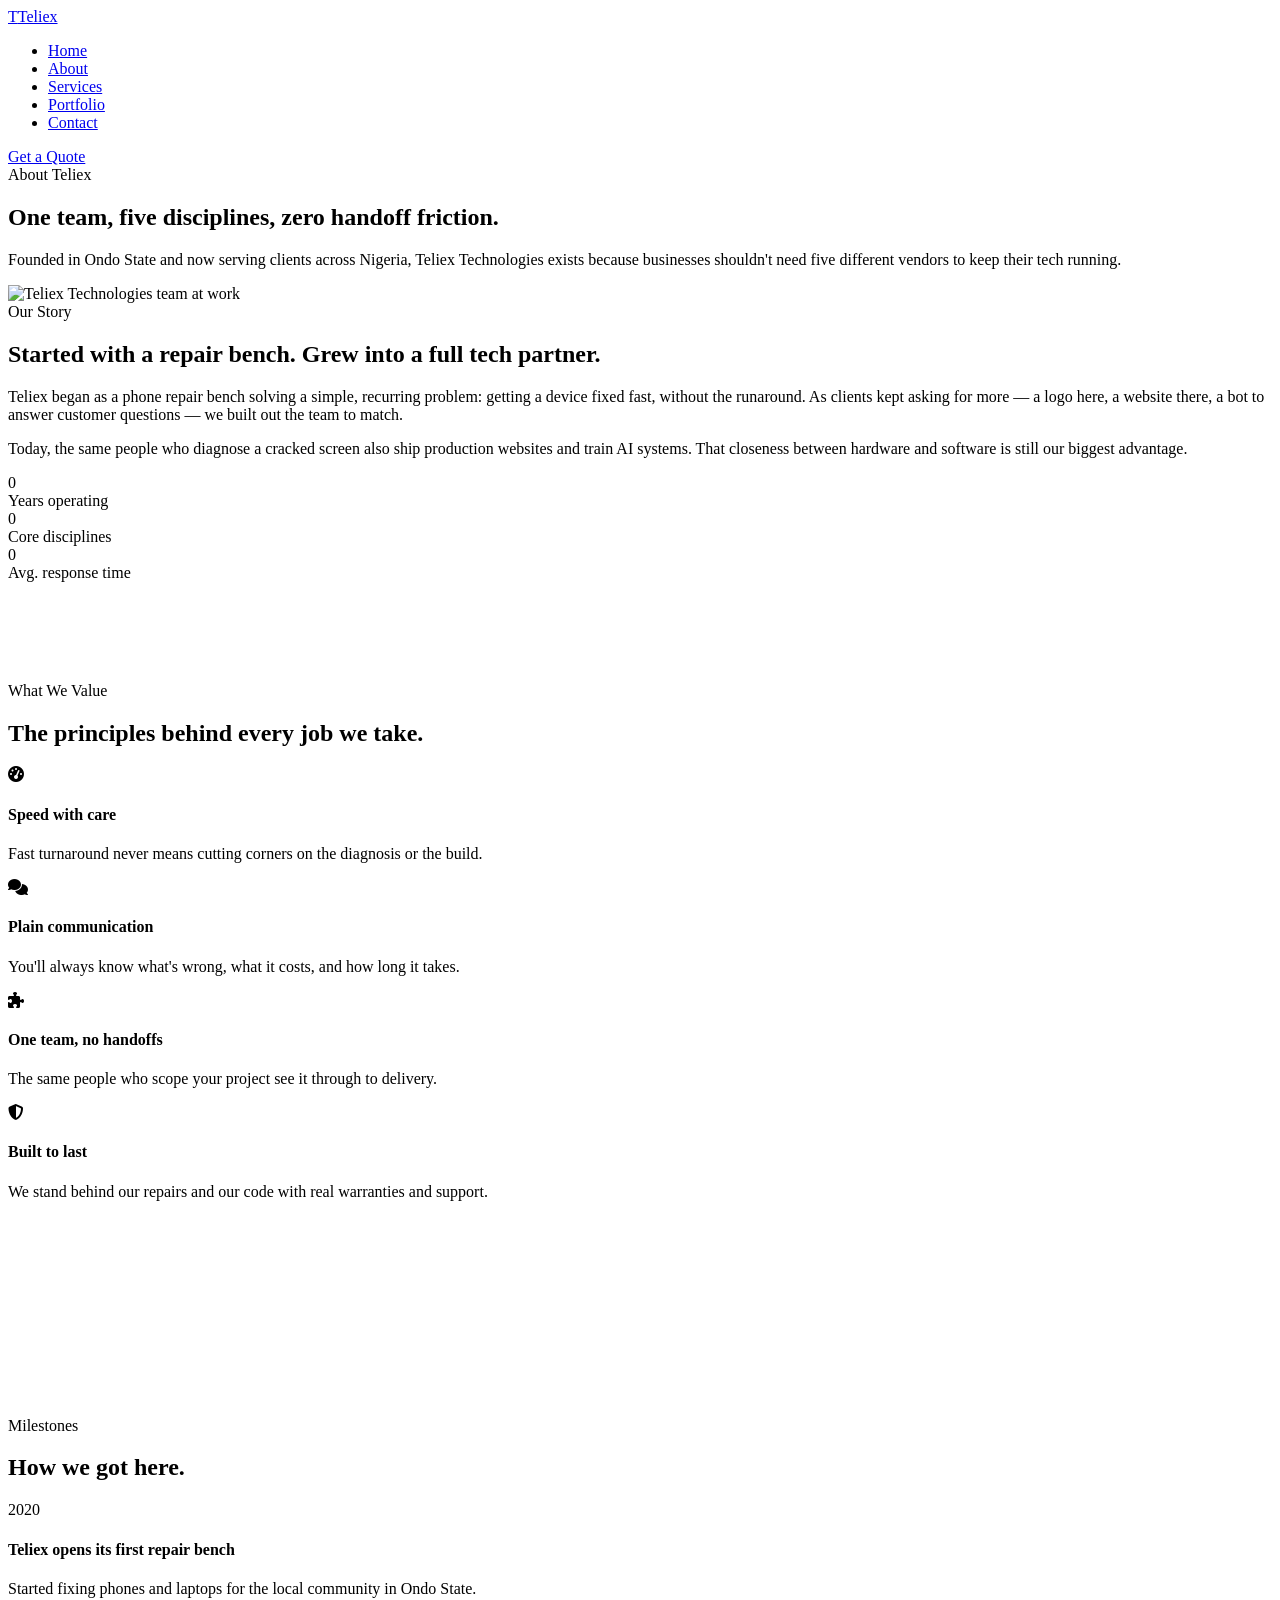
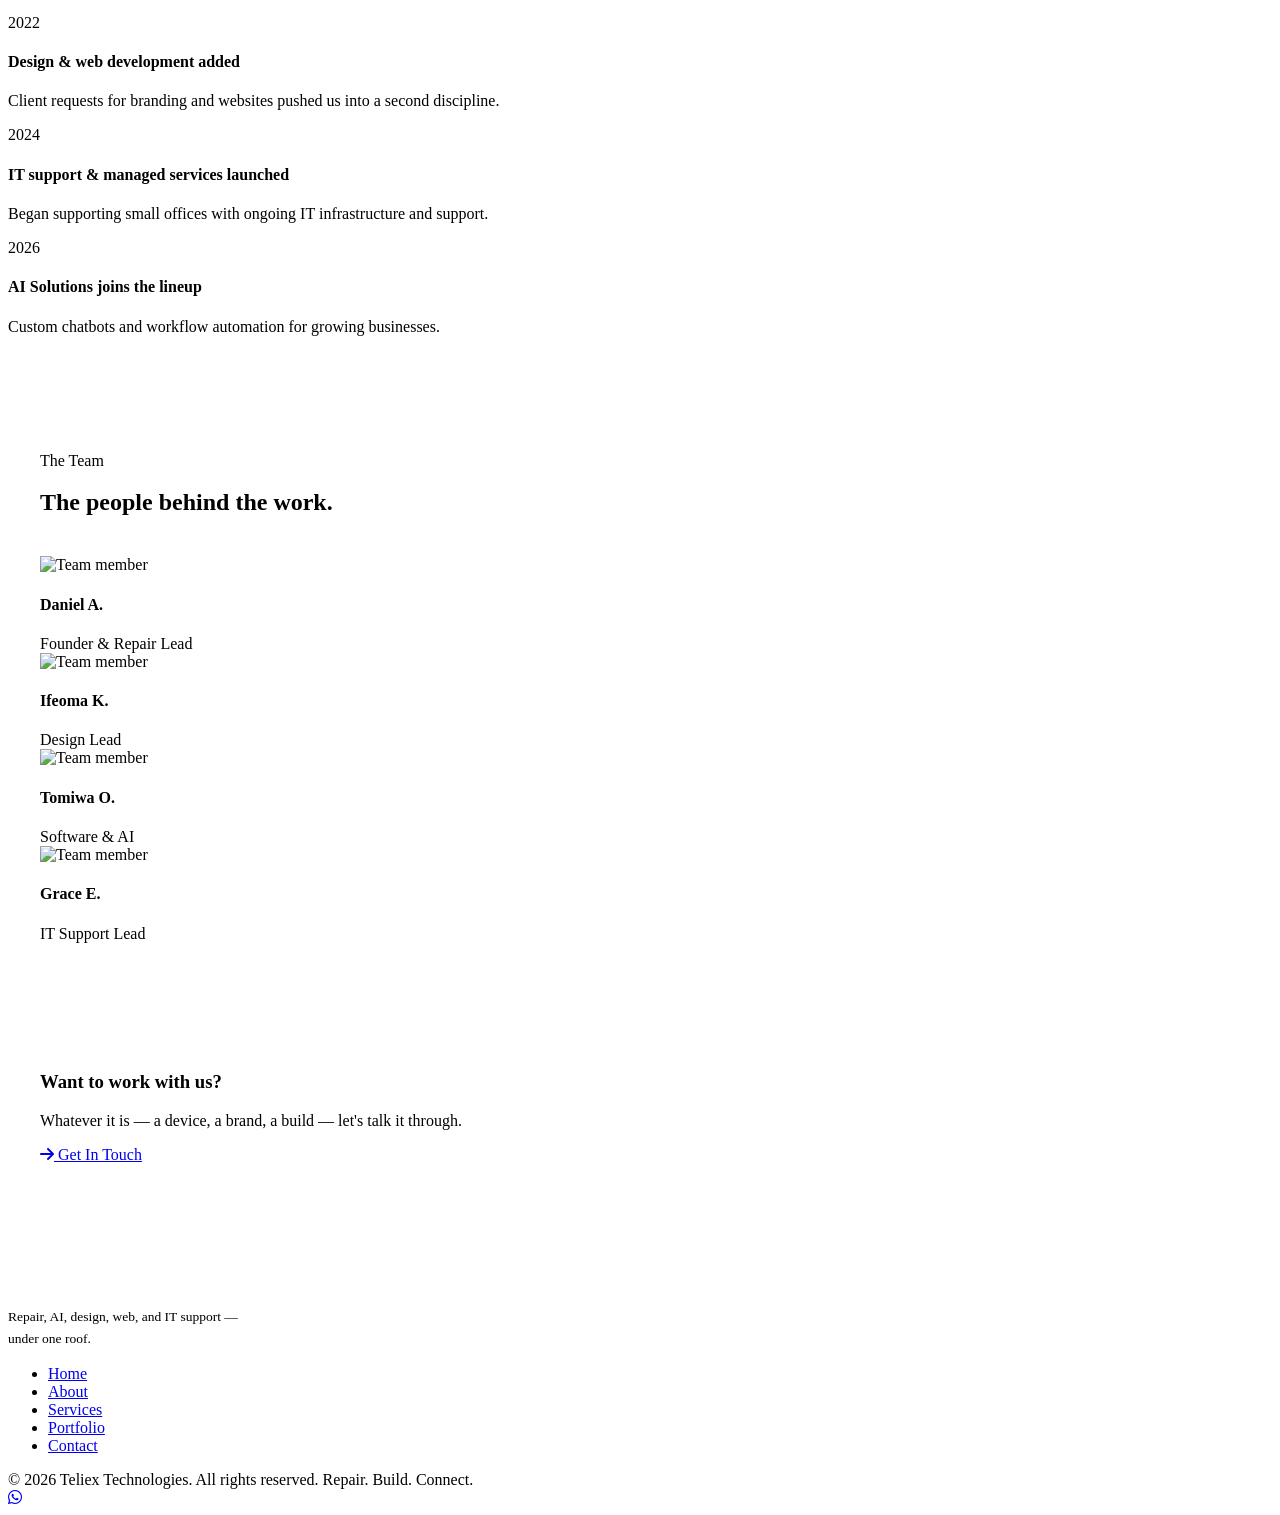
==== about.html @ 4132b033 "Initial Teliex website" ====
<!DOCTYPE html>
<html lang="en">
<head>
<meta charset="UTF-8">
<meta name="viewport" content="width=device-width, initial-scale=1.0">
<title>About — Teliex Technologies</title>
<link rel="preconnect" href="https://cdnjs.cloudflare.com">
<link href="https://cdnjs.cloudflare.com/ajax/libs/font-awesome/6.5.1/css/all.min.css" rel="stylesheet">
<link rel="stylesheet" href="assets/css/style.css">
</head>
<body>
<div class="bg-mesh"></div>
<div class="bg-dots"></div>

<header id="site-header">
  <div class="container">
    <nav>
      <a href="index.html" class="logo"><span class="logo-mark">T</span>Teliex</a>
      <ul class="nav-links" id="navLinks">
        <li><a href="index.html">Home</a></li>
        <li><a href="about.html">About</a></li>
        <li><a href="services.html">Services</a></li>
        <li><a href="portfolio.html">Portfolio</a></li>
        <li><a href="contact.html">Contact</a></li>
      </ul>
      <a href="contact.html" class="nav-cta">Get a Quote</a>
      <div class="burger" id="burger" role="button" aria-label="Toggle menu" tabindex="0"><span></span><span></span><span></span></div>
    </nav>
  </div>
</header>

<section class="page-hero">
  <div class="blob pb1" aria-hidden="true"></div>
  <div class="blob pb2" aria-hidden="true"></div>
  <div class="hero-spotlight" id="heroSpotlight" aria-hidden="true"></div>
  <div class="container page-hero-content">
    <div class="crumb"><span class="dot"></span>About Teliex</div>
    <h1>One team, <span class="grad">five disciplines</span>, zero handoff friction.</h1>
    <p>Founded in Ondo State and now serving clients across Nigeria, Teliex Technologies exists because businesses shouldn't need five different vendors to keep their tech running.</p>
  </div>
</section>

<section class="about">
  <div class="container about-grid">
    <div class="about-visual photo reveal-left">
      <img src="https://picsum.photos/seed/teliex-about-main/700/860" alt="Teliex Technologies team at work">
    </div>
    <div class="about-copy reveal-right">
      <span class="section-tag">Our Story</span>
      <h2>Started with a repair bench. Grew into a full tech partner.</h2>
      <p>Teliex began as a phone repair bench solving a simple, recurring problem: getting a device fixed fast, without the runaround. As clients kept asking for more — a logo here, a website there, a bot to answer customer questions — we built out the team to match.</p>
      <p>Today, the same people who diagnose a cracked screen also ship production websites and train AI systems. That closeness between hardware and software is still our biggest advantage.</p>
      <div class="stat-row">
        <div class="stat reveal"><div class="num"><span data-count="6" data-suffix="+">0</span></div><div class="lbl">Years operating</div></div>
        <div class="stat reveal"><div class="num"><span data-count="5">0</span></div><div class="lbl">Core disciplines</div></div>
        <div class="stat reveal"><div class="num"><span data-count="6" data-suffix="h">0</span></div><div class="lbl">Avg. response time</div></div>
      </div>
    </div>
  </div>
</section>

<section class="section-tint" style="padding:100px 0;">
  <div class="container">
    <div class="section-head reveal">
      <span class="section-tag">What We Value</span>
      <h2>The principles behind every job we take.</h2>
    </div>
    <div class="value-grid">
      <div class="value-card reveal"><i class="fa-solid fa-gauge-high"></i><h4>Speed with care</h4><p>Fast turnaround never means cutting corners on the diagnosis or the build.</p></div>
      <div class="value-card reveal"><i class="fa-solid fa-comments"></i><h4>Plain communication</h4><p>You'll always know what's wrong, what it costs, and how long it takes.</p></div>
      <div class="value-card reveal"><i class="fa-solid fa-puzzle-piece"></i><h4>One team, no handoffs</h4><p>The same people who scope your project see it through to delivery.</p></div>
      <div class="value-card reveal"><i class="fa-solid fa-shield-halved"></i><h4>Built to last</h4><p>We stand behind our repairs and our code with real warranties and support.</p></div>
    </div>
  </div>
</section>

<section style="padding:100px 0;">
  <div class="container">
    <div class="section-head reveal">
      <span class="section-tag">Milestones</span>
      <h2>How we got here.</h2>
    </div>
    <div class="timeline">
      <div class="t-item reveal">
        <span class="yr">2020</span>
        <h4>Teliex opens its first repair bench</h4>
        <p>Started fixing phones and laptops for the local community in Ondo State.</p>
      </div>
      <div class="t-item reveal">
        <span class="yr">2022</span>
        <h4>Design &amp; web development added</h4>
        <p>Client requests for branding and websites pushed us into a second discipline.</p>
      </div>
      <div class="t-item reveal">
        <span class="yr">2024</span>
        <h4>IT support &amp; managed services launched</h4>
        <p>Began supporting small offices with ongoing IT infrastructure and support.</p>
      </div>
      <div class="t-item reveal">
        <span class="yr">2026</span>
        <h4>AI Solutions joins the lineup</h4>
        <p>Custom chatbots and workflow automation for growing businesses.</p>
      </div>
    </div>
  </div>
</section>

<section class="container" style="padding:0 32px 110px;">
  <div class="section-head reveal" style="margin-bottom:40px;">
    <span class="section-tag">The Team</span>
    <h2>The people behind the work.</h2>
  </div>
  <div class="team-grid">
    <div class="team-card reveal">
      <div class="team-photo photo"><img src="https://picsum.photos/seed/teliex-team-1/400/480" alt="Team member"></div>
      <div class="team-info"><h4>Daniel A.</h4><span>Founder &amp; Repair Lead</span></div>
    </div>
    <div class="team-card reveal">
      <div class="team-photo photo"><img src="https://picsum.photos/seed/teliex-team-2/400/480" alt="Team member"></div>
      <div class="team-info"><h4>Ifeoma K.</h4><span>Design Lead</span></div>
    </div>
    <div class="team-card reveal">
      <div class="team-photo photo"><img src="https://picsum.photos/seed/teliex-team-3/400/480" alt="Team member"></div>
      <div class="team-info"><h4>Tomiwa O.</h4><span>Software &amp; AI</span></div>
    </div>
    <div class="team-card reveal">
      <div class="team-photo photo"><img src="https://picsum.photos/seed/teliex-team-4/400/480" alt="Team member"></div>
      <div class="team-info"><h4>Grace E.</h4><span>IT Support Lead</span></div>
    </div>
  </div>
</section>

<section class="container" style="padding:0 32px 110px;">
  <div class="cta-banner reveal">
    <div class="cta-banner-inner">
      <div>
        <h3>Want to work with us?</h3>
        <p>Whatever it is — a device, a brand, a build — let's talk it through.</p>
      </div>
      <a href="contact.html" class="btn btn-ghost"><i class="fa-solid fa-arrow-right"></i> Get In Touch</a>
    </div>
  </div>
</section>

<footer>
  <div class="container">
    <div class="footer-grid">
      <div>
        <a href="index.html" class="logo" style="color:#fff;"><span class="logo-mark">T</span>Teliex</a>
        <p style="margin-top:14px;max-width:260px;font-size:13.5px;line-height:1.6;">Repair, AI, design, web, and IT support — under one roof.</p>
      </div>
      <ul class="footer-links">
        <li><a href="index.html">Home</a></li>
        <li><a href="about.html">About</a></li>
        <li><a href="services.html">Services</a></li>
        <li><a href="portfolio.html">Portfolio</a></li>
        <li><a href="contact.html">Contact</a></li>
      </ul>
    </div>
    <div class="footer-bottom">
      <span>© 2026 Teliex Technologies. All rights reserved.</span>
      <span>Repair. Build. Connect.</span>
    </div>
  </div>
</footer>

<a href="https://wa.me/2348083379054" class="wa-float" target="_blank" rel="noopener" aria-label="Chat on WhatsApp"><i class="fa-brands fa-whatsapp"></i></a>

<script src="assets/js/main.js"></script>
</body>
</html>
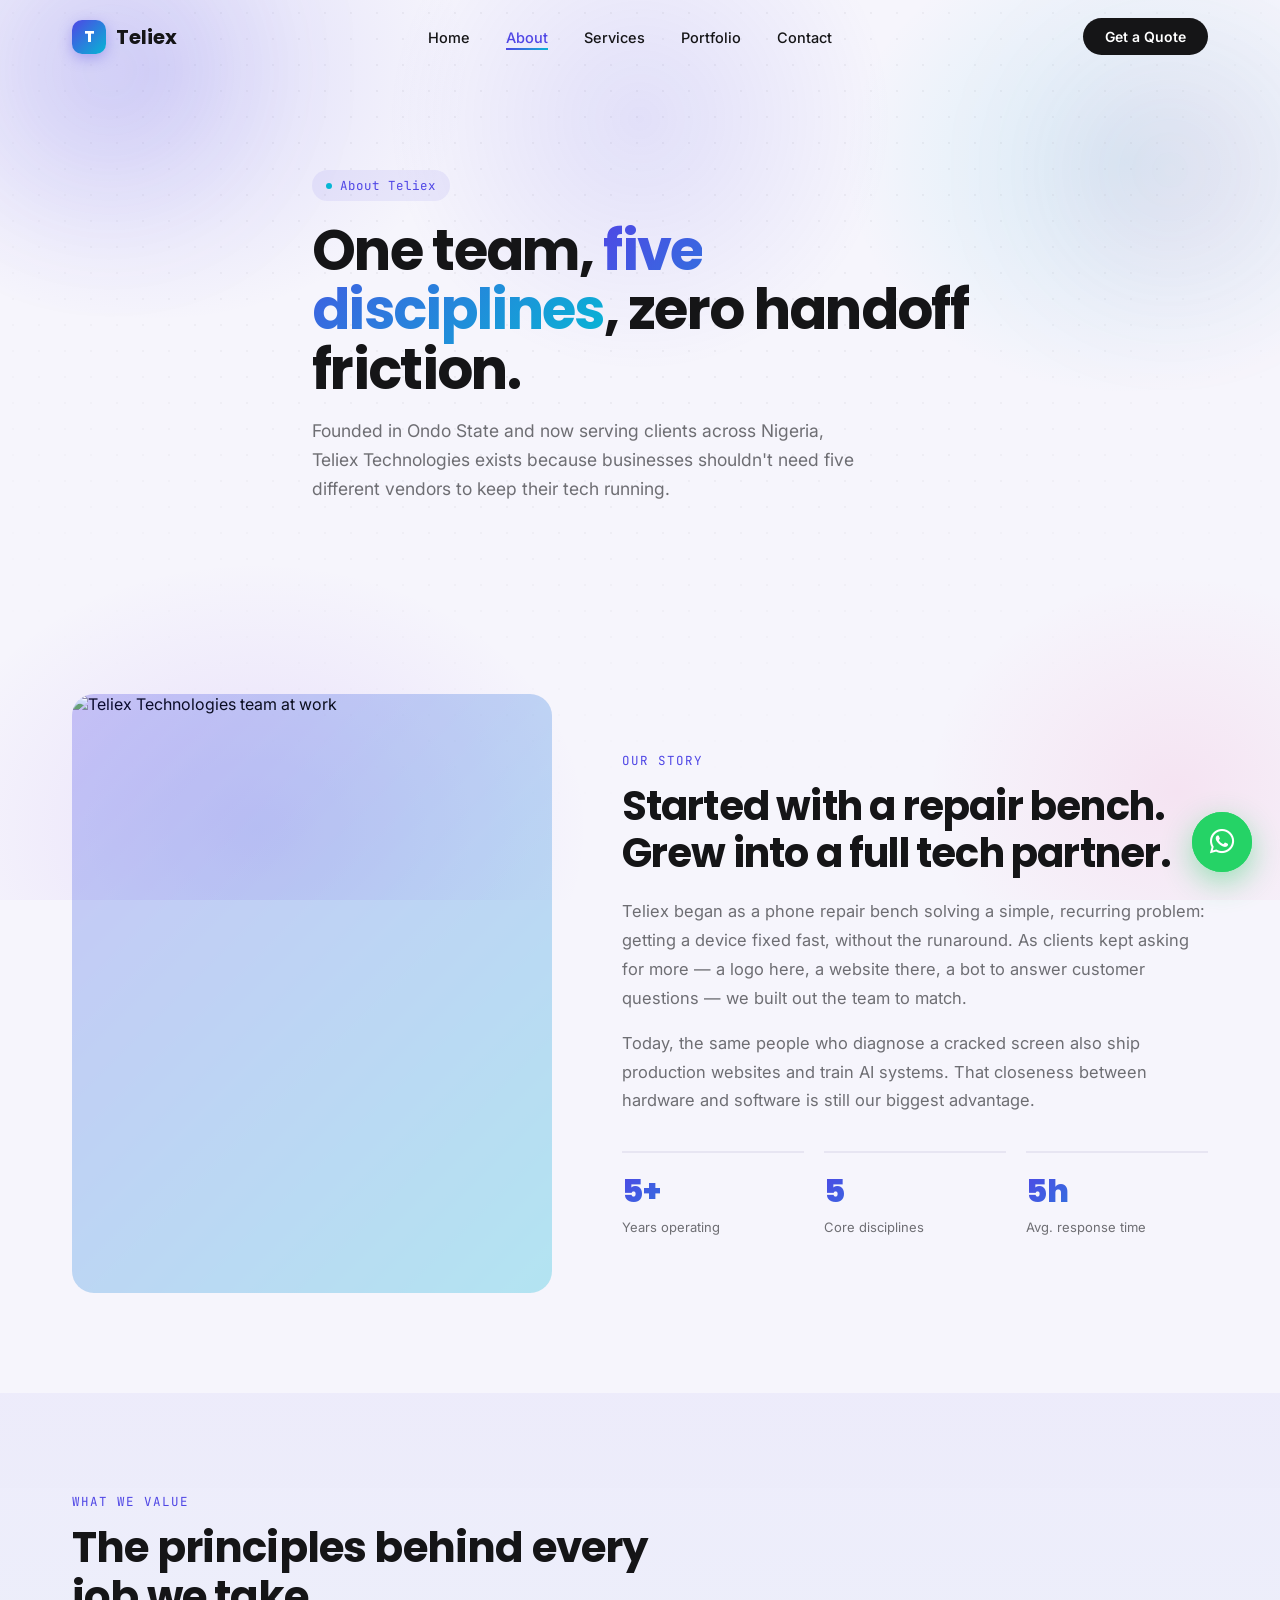
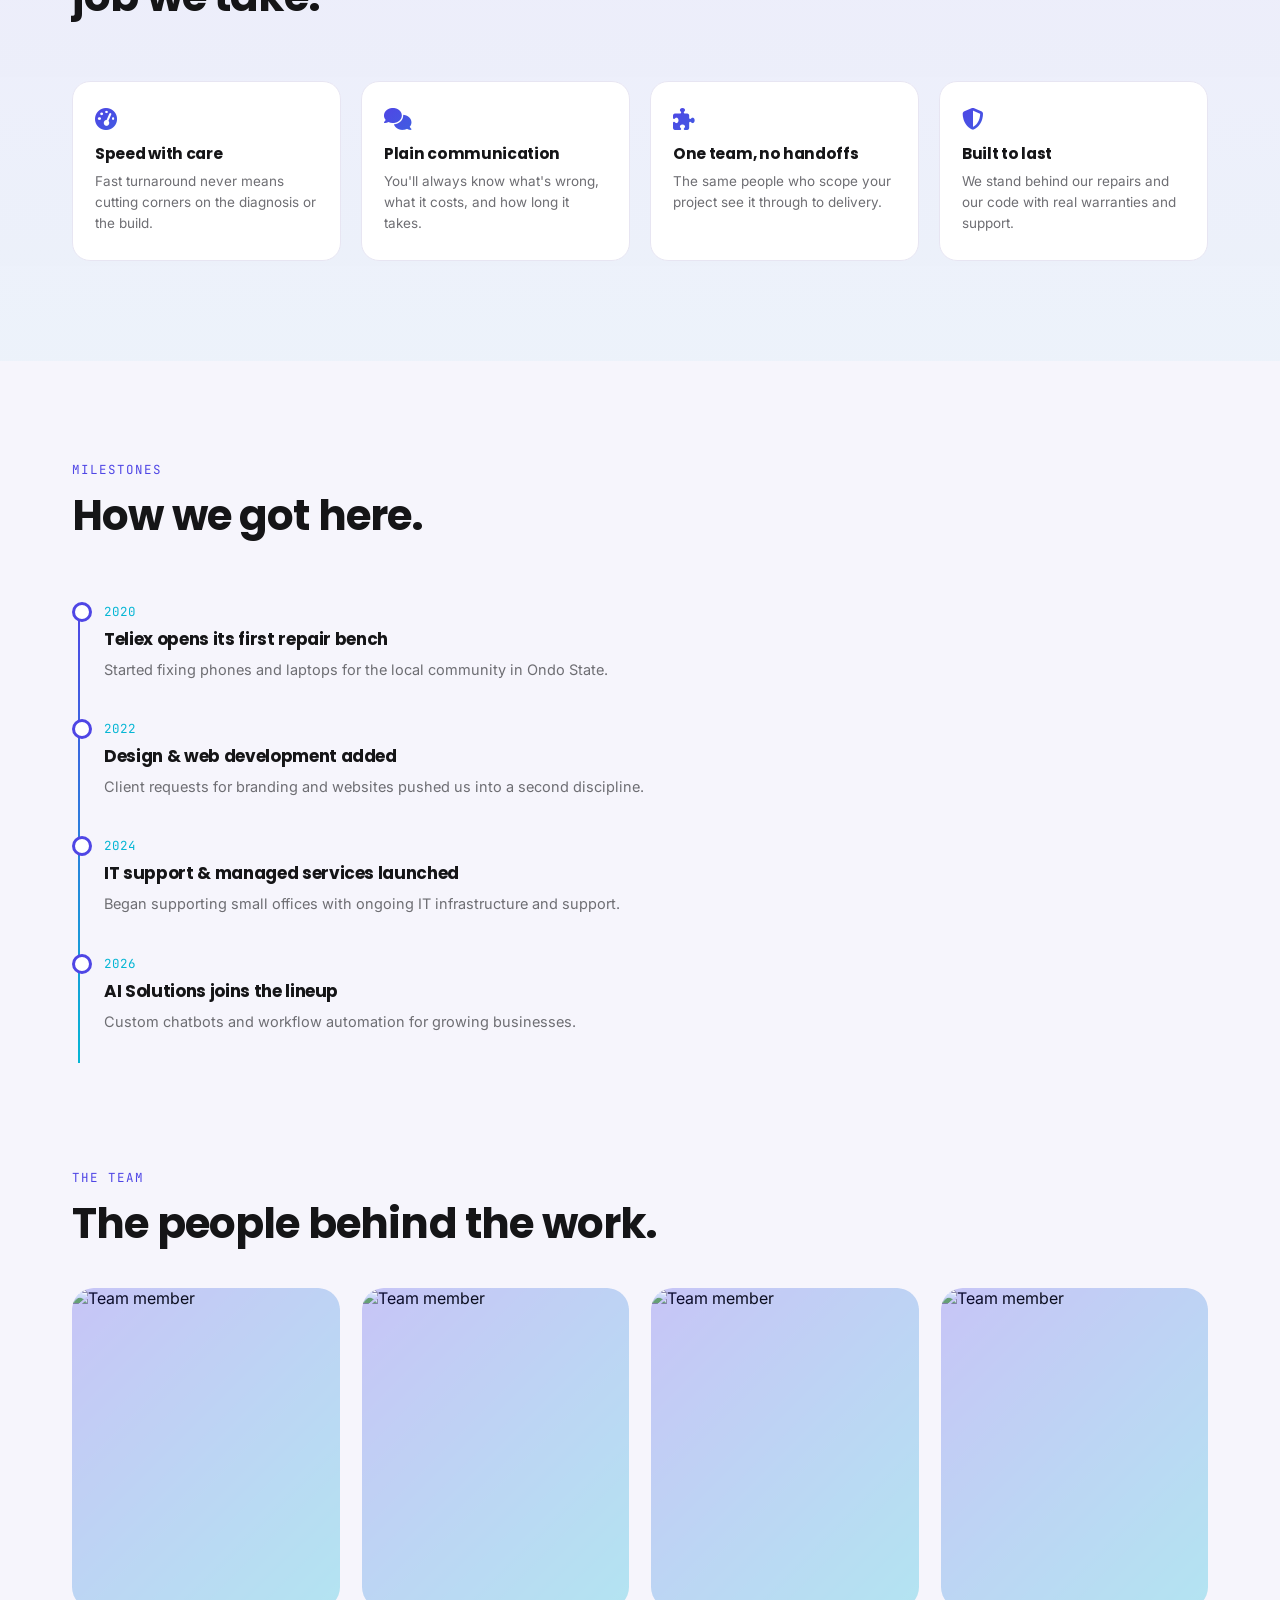
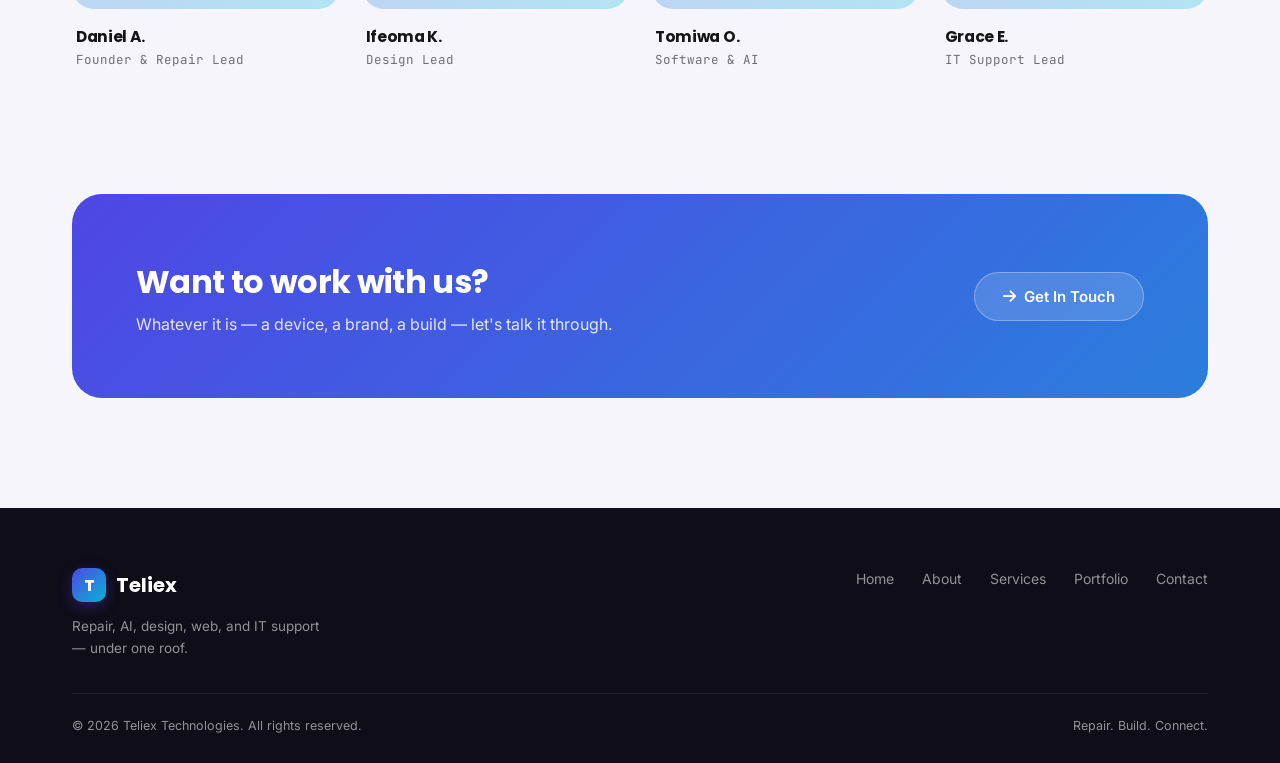
==== commit 6b366ca7: "Updated Teliex Technologies website" ====
--- a/about.html
+++ b/about.html
@@ -6,7 +6,7 @@
 <title>About — Teliex Technologies</title>
 <link rel="preconnect" href="https://cdnjs.cloudflare.com">
 <link href="https://cdnjs.cloudflare.com/ajax/libs/font-awesome/6.5.1/css/all.min.css" rel="stylesheet">
-<link rel="stylesheet" href="assets/css/style.css">
+<link rel="stylesheet" href="style.css">
 </head>
 <body>
 <div class="bg-mesh"></div>
@@ -166,6 +166,6 @@
 
 <a href="https://wa.me/2348083379054" class="wa-float" target="_blank" rel="noopener" aria-label="Chat on WhatsApp"><i class="fa-brands fa-whatsapp"></i></a>
 
-<script src="assets/js/main.js"></script>
+<script src="main.js"></script>
 </body>
 </html>
--- a/style.css
+++ b/style.css
@@ -0,0 +1,457 @@
+@import url('https://fonts.googleapis.com/css2?family=Poppins:wght@400;500;600;700;800&family=Inter:wght@400;500;600;700&family=JetBrains+Mono:wght@400;500&display=swap');
+
+:root{
+  --bg:#F6F5FC;
+  --surface:#FFFFFF;
+  --ink:#151517;
+  --ink-soft:#6E6E73;
+  --line:#E7E5F2;
+  --indigo:#4F46E5;
+  --cyan:#06B6D4;
+  --violet:#7C3AED;
+  --pink:#EC4899;
+  --gradient:linear-gradient(135deg,var(--indigo),var(--cyan));
+  --gradient-2:linear-gradient(135deg,var(--violet),var(--pink));
+  --dark:#15131F;
+  --whatsapp:#25D366;
+  --radius:20px;
+  --ease:cubic-bezier(.16,1,.3,1);
+}
+
+*{margin:0;padding:0;box-sizing:border-box;}
+html{scroll-behavior:smooth;}
+body{
+  background:var(--bg);
+  color:var(--ink);
+  font-family:'Inter',sans-serif;
+  overflow-x:hidden;
+  -webkit-font-smoothing:antialiased;
+  position:relative;
+}
+h1,h2,h3,h4{font-family:'Poppins',sans-serif;font-weight:700;letter-spacing:-0.02em;}
+a{text-decoration:none;color:inherit;}
+ul{list-style:none;}
+img{max-width:100%;display:block;}
+.mono{font-family:'JetBrains Mono',monospace;}
+.container{max-width:1200px;margin:0 auto;padding:0 32px;}
+section{position:relative;}
+::selection{background:var(--indigo);color:#fff;}
+
+/* ---------- AMBIENT BACKGROUND (fixed, whole site) ---------- */
+.bg-mesh{
+  position:fixed;inset:0;z-index:-2;pointer-events:none;overflow:hidden;
+  background:
+    radial-gradient(38vw 30vw at 12% 8%, rgba(79,70,229,.14), transparent 65%),
+    radial-gradient(34vw 28vw at 88% 18%, rgba(6,182,212,.13), transparent 65%),
+    radial-gradient(40vw 32vw at 20% 92%, rgba(124,58,237,.12), transparent 65%),
+    radial-gradient(30vw 26vw at 92% 88%, rgba(236,72,153,.10), transparent 65%),
+    var(--bg);
+  animation:meshDrift 24s ease-in-out infinite alternate;
+}
+@keyframes meshDrift{
+  0%{filter:hue-rotate(0deg);}
+  100%{filter:hue-rotate(24deg);}
+}
+.bg-dots{
+  position:fixed;inset:0;z-index:-1;pointer-events:none;opacity:.5;
+  background-image:radial-gradient(rgba(21,21,23,.09) 1px, transparent 1px);
+  background-size:26px 26px;
+  mask-image:radial-gradient(ellipse 80% 80% at 50% 20%, black 30%, transparent 90%);
+}
+
+/* ---------- scroll reveal ---------- */
+.reveal{opacity:0;transform:translateY(30px) scale(.98);transition:opacity .7s var(--ease),transform .7s var(--ease);transition-delay:var(--rd,0s);}
+.reveal.in{opacity:1;transform:translateY(0) scale(1);}
+.reveal-left{opacity:0;transform:translateX(-40px);transition:opacity .7s var(--ease),transform .7s var(--ease);transition-delay:var(--rd,0s);}
+.reveal-left.in{opacity:1;transform:translateX(0);}
+.reveal-right{opacity:0;transform:translateX(40px);transition:opacity .7s var(--ease),transform .7s var(--ease);transition-delay:var(--rd,0s);}
+.reveal-right.in{opacity:1;transform:translateX(0);}
+
+/* ---------- NAV ---------- */
+header{
+  position:fixed;top:0;left:0;right:0;z-index:1000;
+  padding:18px 0;
+  transition:background .4s var(--ease),padding .4s var(--ease),box-shadow .4s var(--ease);
+}
+header.scrolled{
+  background:rgba(246,245,252,0.72);
+  backdrop-filter:blur(18px) saturate(180%);
+  -webkit-backdrop-filter:blur(18px) saturate(180%);
+  padding:12px 0;
+  box-shadow:0 1px 0 var(--line);
+}
+nav{display:flex;align-items:center;justify-content:space-between;}
+.logo{display:flex;align-items:center;gap:10px;font-family:'Poppins',sans-serif;font-weight:700;font-size:20px;}
+.logo-mark{
+  width:34px;height:34px;border-radius:10px;background:var(--gradient);
+  display:flex;align-items:center;justify-content:center;color:#fff;font-size:15px;font-weight:800;
+  box-shadow:0 4px 14px rgba(79,70,229,.35);
+  animation:markPulse 3.4s ease-in-out infinite;
+}
+@keyframes markPulse{0%,100%{box-shadow:0 4px 14px rgba(79,70,229,.35);}50%{box-shadow:0 4px 22px rgba(6,182,212,.55);}}
+.nav-links{display:flex;gap:36px;align-items:center;}
+.nav-links a{font-size:14.5px;font-weight:500;color:var(--ink);position:relative;padding:4px 0;}
+.nav-links a::after{
+  content:'';position:absolute;bottom:0;left:0;width:0;height:2px;background:var(--gradient);
+  transition:width .3s var(--ease);
+}
+.nav-links a:hover::after,.nav-links a.active::after{width:100%;}
+.nav-links a.active{color:var(--indigo);}
+.nav-cta{
+  background:var(--ink);color:#fff;padding:10px 22px;border-radius:100px;font-size:14px;font-weight:600;
+  transition:transform .3s var(--ease),background .3s var(--ease);position:relative;overflow:hidden;
+}
+.nav-cta:hover{transform:translateY(-2px);background:var(--indigo);}
+.burger{display:none;flex-direction:column;gap:5px;cursor:pointer;z-index:1100;}
+.burger span{width:24px;height:2px;background:var(--ink);transition:.3s;}
+
+/* ---------- PAGE HERO BANNER (about/services/portfolio/contact) ---------- */
+.page-hero{
+  padding:170px 0 90px;position:relative;overflow:hidden;
+}
+.page-hero .blob{position:absolute;border-radius:50%;filter:blur(70px);opacity:.5;animation:blobMove 20s ease-in-out infinite;z-index:0;}
+.page-hero .pb1{width:340px;height:340px;background:radial-gradient(circle,rgba(79,70,229,.4),transparent 70%);top:-100px;left:-60px;}
+.page-hero .pb2{width:300px;height:300px;background:radial-gradient(circle,rgba(236,72,153,.3),transparent 70%);top:20px;right:-40px;animation-delay:-6s;}
+.page-hero-content{position:relative;z-index:1;max-width:720px;}
+.crumb{
+  display:inline-flex;align-items:center;gap:8px;font-family:'JetBrains Mono',monospace;font-size:12.5px;
+  color:var(--indigo);background:rgba(79,70,229,.08);padding:7px 14px;border-radius:100px;margin-bottom:20px;
+}
+.crumb .dot{width:6px;height:6px;border-radius:50%;background:var(--cyan);animation:pulse 1.6s infinite;}
+.page-hero h1{font-size:clamp(34px,5vw,56px);line-height:1.06;letter-spacing:-.03em;}
+.page-hero h1 .grad{background:var(--gradient);-webkit-background-clip:text;background-clip:text;color:transparent;}
+.page-hero p{font-size:17.5px;color:var(--ink-soft);margin-top:18px;line-height:1.65;max-width:560px;}
+@keyframes pulse{0%,100%{opacity:1;transform:scale(1);}50%{opacity:.4;transform:scale(1.5);}}
+@keyframes blobMove{0%,100%{transform:translate(0,0) scale(1);}33%{transform:translate(30px,-40px) scale(1.1);}66%{transform:translate(-25px,25px) scale(.92);}}
+
+.eyebrow{
+  display:inline-flex;align-items:center;gap:8px;
+  font-family:'JetBrains Mono',monospace;font-size:12.5px;color:var(--indigo);
+  background:rgba(79,70,229,.08);padding:7px 14px;border-radius:100px;margin-bottom:24px;
+}
+.eyebrow .dot{width:6px;height:6px;border-radius:50%;background:var(--cyan);animation:pulse 1.6s infinite;}
+
+/* ---------- BUTTONS ---------- */
+.btn{
+  padding:14px 28px;border-radius:100px;font-weight:600;font-size:15px;
+  display:inline-flex;align-items:center;gap:8px;transition:transform .3s var(--ease),box-shadow .3s var(--ease);
+  border:1px solid transparent;cursor:pointer;position:relative;overflow:hidden;
+}
+.btn-primary{background:var(--gradient);background-size:180% 180%;color:#fff;box-shadow:0 8px 24px rgba(79,70,229,.32);animation:gradShift 5s ease infinite;}
+.btn-primary:hover{transform:translateY(-4px) scale(1.03);box-shadow:0 16px 34px rgba(79,70,229,.45);}
+@keyframes gradShift{0%,100%{background-position:0% 50%;}50%{background-position:100% 50%;}}
+.btn-ghost{background:var(--surface);border-color:var(--line);color:var(--ink);}
+.btn-ghost:hover{transform:translateY(-4px);border-color:var(--indigo);box-shadow:0 10px 24px rgba(21,21,23,.08);}
+.ripple{position:absolute;border-radius:50%;background:rgba(255,255,255,.55);transform:scale(0);animation:rippleAnim .6s ease-out forwards;pointer-events:none;}
+.btn-ghost .ripple{background:rgba(79,70,229,.25);}
+@keyframes rippleAnim{to{transform:scale(1);opacity:0;}}
+
+/* ---------- SECTION HEADS ---------- */
+.section-head{max-width:640px;margin-bottom:60px;}
+.section-tag{
+  font-family:'JetBrains Mono',monospace;font-size:12.5px;color:var(--indigo);
+  text-transform:uppercase;letter-spacing:.08em;margin-bottom:14px;display:block;
+}
+.section-head h2{font-size:clamp(28px,3.6vw,42px);line-height:1.15;}
+.section-head p{color:var(--ink-soft);font-size:16.5px;margin-top:16px;line-height:1.65;}
+.section-tint{background:linear-gradient(180deg, rgba(79,70,229,.05), rgba(6,182,212,.04));}
+.section-tint-2{background:linear-gradient(180deg, rgba(124,58,237,.05), rgba(236,72,153,.04));}
+
+/* ---------- IMAGE TREATMENT ---------- */
+.photo{position:relative;border-radius:22px;overflow:hidden;isolation:isolate;}
+.photo img{width:100%;height:100%;object-fit:cover;filter:grayscale(15%) contrast(1.06) saturate(1.05);transition:transform .8s var(--ease),filter .5s;}
+.photo::after{
+  content:'';position:absolute;inset:0;mix-blend-mode:color;background:var(--gradient);opacity:.28;
+  transition:opacity .5s;
+}
+.photo:hover img{transform:scale(1.08);}
+.photo:hover::after{opacity:.12;}
+.photo-2::after{background:var(--gradient-2);}
+
+/* ---------- FLOATING PARTICLES ---------- */
+.particle{position:absolute;border-radius:50%;pointer-events:none;opacity:.55;animation:particleFloat linear infinite;}
+@keyframes particleFloat{
+  0%{transform:translateY(0) translateX(0) scale(1);}
+  50%{transform:translateY(-24px) translateX(10px) scale(1.15);}
+  100%{transform:translateY(0) translateX(0) scale(1);}
+}
+
+/* ---------- HOME HERO ---------- */
+.hero{min-height:100vh;display:flex;align-items:center;padding:150px 0 80px;position:relative;overflow:hidden;}
+.hero-grid{display:grid;grid-template-columns:1.05fr .95fr;gap:60px;align-items:center;position:relative;z-index:2;}
+.hero h1{font-size:clamp(38px,5.4vw,68px);line-height:1.04;letter-spacing:-0.03em;opacity:0;animation:fadeUp .9s var(--ease) .22s forwards;}
+.hero h1 .grad{background:var(--gradient);background-size:200% 200%;-webkit-background-clip:text;background-clip:text;color:transparent;display:inline-block;animation:gradShift 4s ease infinite;}
+.hero p{font-size:18px;color:var(--ink-soft);max-width:480px;margin-top:22px;line-height:1.65;opacity:0;animation:fadeUp .9s var(--ease) .36s forwards;}
+.hero-actions{display:flex;gap:14px;margin-top:36px;flex-wrap:wrap;opacity:0;animation:fadeUp .9s var(--ease) .5s forwards;}
+.hero-meta{display:flex;gap:34px;margin-top:52px;opacity:0;animation:fadeUp .9s var(--ease) .64s forwards;}
+.hero-meta .num{font-family:'Poppins',sans-serif;font-weight:700;font-size:26px;}
+.hero-meta .lbl{font-size:12.5px;color:var(--ink-soft);margin-top:2px;}
+.hero .eyebrow{opacity:0;animation:fadeUp .8s var(--ease) .1s forwards;}
+@keyframes fadeUp{from{opacity:0;transform:translateY(22px);}to{opacity:1;transform:translateY(0);}}
+
+.blob{position:absolute;border-radius:50%;filter:blur(60px);z-index:0;opacity:.6;animation:blobMove 18s ease-in-out infinite;}
+.blob-a{width:420px;height:420px;background:radial-gradient(circle,rgba(79,70,229,.4),transparent 70%);top:-130px;right:-90px;animation-duration:22s;}
+.blob-b{width:360px;height:360px;background:radial-gradient(circle,rgba(6,182,212,.35),transparent 70%);bottom:-110px;left:-70px;animation-duration:26s;animation-delay:-6s;}
+.blob-c{width:260px;height:260px;background:radial-gradient(circle,rgba(236,72,153,.3),transparent 70%);top:42%;left:36%;animation-duration:20s;animation-delay:-3s;}
+.hero-spotlight{position:absolute;inset:0;pointer-events:none;z-index:1;background:radial-gradient(360px circle at var(--mx,50%) var(--my,20%), rgba(79,70,229,.12), transparent 70%);transition:background .1s linear;}
+.scroll-cue{position:absolute;bottom:26px;left:50%;transform:translateX(-50%);z-index:2;display:flex;flex-direction:column;align-items:center;gap:8px;font-family:'JetBrains Mono',monospace;font-size:11px;color:var(--ink-soft);opacity:0;animation:fadeUp .8s var(--ease) 1.1s forwards;}
+.scroll-cue .chevron{width:9px;height:9px;border-right:2px solid var(--ink-soft);border-bottom:2px solid var(--ink-soft);transform:rotate(45deg);animation:cueBounce 1.8s ease-in-out infinite;}
+@keyframes cueBounce{0%,100%{transform:rotate(45deg) translate(0,0);opacity:.5;}50%{transform:rotate(45deg) translate(4px,4px);opacity:1;}}
+
+.core-wrap{position:relative;aspect-ratio:1/1;max-width:460px;margin:0 auto;opacity:0;animation:fadeUp 1s var(--ease) .3s forwards;z-index:2;}
+.core-ring{position:absolute;inset:0;border-radius:50%;border:1px dashed rgba(79,70,229,.28);animation:spin 36s linear infinite;}
+.core-ring.r2{inset:14%;border-color:rgba(6,182,212,.28);animation-duration:26s;animation-direction:reverse;}
+@keyframes spin{to{transform:rotate(360deg);}}
+.core-hub{position:absolute;top:50%;left:50%;transform:translate(-50%,-50%);width:130px;height:130px;border-radius:32px;overflow:hidden;box-shadow:0 20px 50px rgba(21,21,23,.18),0 0 0 1px var(--line);}
+.core-hub img{width:100%;height:100%;object-fit:cover;}
+.node{position:absolute;width:76px;height:76px;border-radius:20px;background:var(--surface);box-shadow:0 14px 32px rgba(21,21,23,.14),0 0 0 1px var(--line);display:flex;align-items:center;justify-content:center;font-size:24px;animation:floaty 5s ease-in-out infinite;}
+.node i{background:var(--gradient);-webkit-background-clip:text;background-clip:text;color:transparent;}
+.node.n1{top:0%;left:50%;transform:translateX(-50%);animation-delay:0s;}
+.node.n2{top:22%;right:-2%;animation-delay:.6s;}
+.node.n3{bottom:16%;right:4%;animation-delay:1.2s;}
+.node.n4{bottom:16%;left:4%;animation-delay:1.8s;}
+.node.n5{top:22%;left:-2%;animation-delay:2.4s;}
+@keyframes floaty{0%,100%{transform:translateY(0);}50%{transform:translateY(-12px);}}
+
+/* ---------- NARRATIVE (editorial scroll-reveal statement) ---------- */
+.narrative{padding:130px 0 110px;position:relative;}
+.narrative-inner{max-width:820px;margin:0 auto;text-align:center;}
+.n-line{font-family:'Poppins',sans-serif;font-weight:600;line-height:1.32;opacity:.15;transition:opacity .7s var(--ease),transform .7s var(--ease);transform:translateY(16px);margin-bottom:16px;}
+.n-line.big{font-size:clamp(24px,4vw,40px);}
+.n-line.med{font-size:clamp(16.5px,2vw,21px);color:var(--ink-soft);font-weight:400;font-family:'Inter',sans-serif;max-width:640px;margin-left:auto;margin-right:auto;}
+.n-line.in{opacity:1;transform:translateY(0);}
+.n-line .grad{background:var(--gradient);-webkit-background-clip:text;background-clip:text;color:transparent;}
+
+/* ---------- BIG IDEA (concentric circles) ---------- */
+.big-idea{padding:90px 0 120px;display:flex;justify-content:center;position:relative;overflow:hidden;}
+.circle-ring{position:absolute;border-radius:50%;border:1px solid rgba(79,70,229,.16);left:50%;top:50%;transform:translate(-50%,-50%);animation:spin 70s linear infinite;}
+.circle-ring.c1{width:260px;height:260px;}
+.circle-ring.c2{width:440px;height:440px;border-color:rgba(6,182,212,.13);animation-duration:90s;animation-direction:reverse;}
+.circle-ring.c3{width:640px;height:640px;border-color:rgba(124,58,237,.1);animation-duration:110s;}
+.circle-ring.c4{width:820px;height:820px;border-color:rgba(236,72,153,.07);animation-duration:130s;animation-direction:reverse;}
+.big-idea-content{position:relative;z-index:1;text-align:center;max-width:640px;padding:0 24px;}
+.big-idea-content .tag{font-family:'JetBrains Mono',monospace;font-size:12.5px;color:var(--indigo);text-transform:uppercase;letter-spacing:.08em;margin-bottom:18px;display:block;}
+.big-idea-content h2{font-size:clamp(26px,4vw,42px);line-height:1.24;}
+.big-idea-content h2 .grad{background:var(--gradient);-webkit-background-clip:text;background-clip:text;color:transparent;}
+
+/* ---------- CHALLENGE CAROUSEL ---------- */
+.challenges{padding:90px 0 110px;}
+.carousel-head{display:flex;justify-content:space-between;align-items:flex-end;margin-bottom:40px;flex-wrap:wrap;gap:20px;}
+.carousel-arrows{display:flex;gap:10px;}
+.carousel-arrow{width:44px;height:44px;border-radius:50%;border:1px solid var(--line);background:var(--surface);display:flex;align-items:center;justify-content:center;cursor:pointer;transition:.3s var(--ease);flex-shrink:0;}
+.carousel-arrow:hover{background:var(--ink);color:#fff;border-color:var(--ink);transform:translateY(-2px);}
+.carousel-track{display:flex;gap:22px;overflow-x:auto;scroll-snap-type:x mandatory;padding:6px 6px 18px;scrollbar-width:none;cursor:grab;user-select:none;}
+.carousel-track::-webkit-scrollbar{display:none;}
+.carousel-track.dragging{cursor:grabbing;scroll-snap-type:none;}
+.challenge-card{flex:0 0 300px;scroll-snap-align:start;border-radius:22px;overflow:hidden;position:relative;aspect-ratio:3/3.6;transition:transform .4s var(--ease);}
+.challenge-card:hover{transform:translateY(-6px);}
+.challenge-card .c-img{position:absolute;inset:0;}
+.challenge-card img{width:100%;height:100%;object-fit:cover;pointer-events:none;filter:contrast(1.05) saturate(1.05);}
+.challenge-card::after{content:'';position:absolute;inset:0;background:linear-gradient(to top, rgba(10,8,20,.9), rgba(10,8,20,.12) 58%);}
+.challenge-card-content{position:absolute;left:0;right:0;bottom:0;padding:26px;z-index:1;}
+.challenge-card-content .num{font-family:'JetBrains Mono',monospace;font-size:12px;color:var(--cyan);margin-bottom:10px;display:block;}
+.challenge-card-content h4{color:#fff;font-size:19px;line-height:1.32;}
+
+/* ---------- STAT MULTIPLIER ROW ---------- */
+.multiplier-row{padding:90px 0;background:var(--dark);color:#fff;position:relative;overflow:hidden;}
+.multiplier-grid{display:grid;grid-template-columns:repeat(3,1fr);gap:40px;text-align:center;position:relative;z-index:1;}
+.multiplier-item .num{font-family:'Poppins',sans-serif;font-weight:800;font-size:clamp(38px,5vw,60px);background:var(--gradient);-webkit-background-clip:text;background-clip:text;color:transparent;line-height:1;}
+.multiplier-item .lbl{margin-top:12px;font-size:14.5px;color:rgba(255,255,255,.6);max-width:220px;margin-left:auto;margin-right:auto;}
+
+/* ---------- MARQUEE ---------- */
+.marquee{position:relative;overflow:hidden;background:var(--dark);padding:16px 0;border-top:1px solid rgba(255,255,255,.08);border-bottom:1px solid rgba(255,255,255,.08);}
+.marquee-track{display:flex;width:max-content;gap:14px;white-space:nowrap;animation:marqueeScroll 24s linear infinite;}
+.marquee-track span{font-family:'Poppins',sans-serif;font-weight:600;font-size:15px;color:rgba(255,255,255,.6);display:inline-flex;align-items:center;gap:14px;}
+.marquee-track .msep{color:var(--cyan);font-size:12px;}
+@keyframes marqueeScroll{from{transform:translateX(0);}to{transform:translateX(-50%);}}
+.marquee:hover .marquee-track{animation-play-state:paused;}
+
+/* ---------- CARDS: services ---------- */
+.service-grid{display:grid;grid-template-columns:repeat(3,1fr);gap:24px;}
+.service-card{
+  padding:36px 30px;border-radius:24px;border:1px solid var(--line);background:var(--surface);
+  transition:transform .25s var(--ease),box-shadow .45s var(--ease),border-color .45s var(--ease);
+  position:relative;overflow:hidden;transform-style:preserve-3d;will-change:transform;
+}
+.service-card::before{content:'';position:absolute;top:0;left:0;right:0;height:3px;background:var(--gradient);transform:scaleX(0);transform-origin:left;transition:transform .45s var(--ease);}
+.service-card:hover{box-shadow:0 26px 54px rgba(79,70,229,.18);border-color:transparent;}
+.service-card:hover::before{transform:scaleX(1);}
+.service-icon{width:54px;height:54px;border-radius:16px;background:var(--gradient);display:flex;align-items:center;justify-content:center;color:#fff;font-size:22px;margin-bottom:22px;transition:transform .4s var(--ease);}
+.service-card:hover .service-icon{transform:rotate(-8deg) scale(1.08);}
+.service-card h3{font-size:19px;margin-bottom:10px;}
+.service-card p{font-size:14.5px;color:var(--ink-soft);line-height:1.65;margin-bottom:16px;}
+.service-card .learn{font-size:13.5px;font-weight:600;color:var(--indigo);display:inline-flex;align-items:center;gap:6px;}
+.service-card .learn i{transition:transform .3s var(--ease);font-size:11px;}
+.service-card:hover .learn i{transform:translateX(4px);}
+
+/* ---------- SERVICE DETAIL BLOCKS (services.html) ---------- */
+.service-block{padding:90px 0;}
+.sb-grid{display:grid;grid-template-columns:1fr 1fr;gap:64px;align-items:center;}
+.sb-grid.rev .sb-media{order:2;}
+.sb-media{aspect-ratio:4/3.2;}
+.sb-number{font-family:'JetBrains Mono',monospace;color:var(--cyan);font-size:13px;margin-bottom:14px;display:block;}
+.sb-copy h2{font-size:clamp(26px,3.2vw,36px);margin-bottom:16px;}
+.sb-copy p{color:var(--ink-soft);font-size:16px;line-height:1.7;margin-bottom:20px;}
+.sb-list{margin-top:8px;}
+.sb-list li{display:flex;align-items:center;gap:10px;padding:9px 0;font-size:14.5px;color:var(--ink);border-bottom:1px dashed var(--line);}
+.sb-list li i{color:var(--cyan);font-size:13px;}
+
+/* ---------- ABOUT PAGE ---------- */
+.about{padding:100px 0;}
+.about-grid{display:grid;grid-template-columns:.9fr 1.1fr;gap:70px;align-items:center;}
+.about-visual{aspect-ratio:4/5;}
+.about-copy h2{font-size:clamp(28px,3.6vw,40px);margin-bottom:20px;line-height:1.18;}
+.about-copy p{color:var(--ink-soft);font-size:16.5px;line-height:1.75;margin-bottom:16px;}
+.stat-row{display:grid;grid-template-columns:repeat(3,1fr);gap:20px;margin-top:36px;}
+.stat{border-top:2px solid var(--line);padding-top:14px;}
+.stat .num{font-family:'Poppins',sans-serif;font-weight:800;font-size:32px;background:var(--gradient);-webkit-background-clip:text;background-clip:text;color:transparent;}
+.stat .lbl{font-size:13px;color:var(--ink-soft);margin-top:4px;}
+
+.team-grid{display:grid;grid-template-columns:repeat(4,1fr);gap:22px;}
+.team-card{border-radius:20px;overflow:hidden;position:relative;}
+.team-photo{aspect-ratio:3/3.6;}
+.team-info{padding:16px 4px;}
+.team-info h4{font-size:15.5px;}
+.team-info span{font-size:12.5px;color:var(--ink-soft);font-family:'JetBrains Mono',monospace;}
+
+.timeline{position:relative;padding-left:32px;margin-top:20px;}
+.timeline::before{content:'';position:absolute;left:6px;top:6px;bottom:6px;width:2px;background:linear-gradient(var(--indigo),var(--cyan));}
+.t-item{position:relative;padding-bottom:36px;}
+.t-item::before{content:'';position:absolute;left:-32px;top:2px;width:14px;height:14px;border-radius:50%;background:var(--surface);border:3px solid var(--indigo);}
+.t-item .yr{font-family:'JetBrains Mono',monospace;color:var(--cyan);font-size:12.5px;}
+.t-item h4{font-size:17px;margin:6px 0 6px;}
+.t-item p{color:var(--ink-soft);font-size:14.5px;line-height:1.6;}
+
+.value-grid{display:grid;grid-template-columns:repeat(4,1fr);gap:20px;}
+.value-card{padding:26px 22px;border-radius:18px;background:var(--surface);border:1px solid var(--line);transition:transform .3s var(--ease),box-shadow .3s var(--ease);}
+.value-card:hover{transform:translateY(-6px);box-shadow:0 18px 36px rgba(21,21,23,.08);}
+.value-card i{font-size:22px;background:var(--gradient);-webkit-background-clip:text;background-clip:text;color:transparent;margin-bottom:12px;display:block;}
+.value-card h4{font-size:15.5px;margin-bottom:6px;}
+.value-card p{font-size:13.5px;color:var(--ink-soft);line-height:1.55;}
+
+/* ---------- PORTFOLIO ---------- */
+.portfolio{padding:100px 0;}
+.filter-row{display:flex;gap:10px;margin-bottom:44px;flex-wrap:wrap;}
+.filter-btn{padding:9px 18px;border-radius:100px;border:1px solid var(--line);font-size:13.5px;font-weight:500;cursor:pointer;background:var(--surface);transition:.3s var(--ease);}
+.filter-btn.active,.filter-btn:hover{background:var(--ink);color:#fff;border-color:var(--ink);transform:translateY(-2px);}
+.portfolio-grid{display:grid;grid-template-columns:repeat(3,1fr);gap:24px;}
+.p-card{border-radius:22px;overflow:hidden;position:relative;aspect-ratio:4/3.2;cursor:default;transition:transform .5s var(--ease);}
+.p-card:hover{transform:translateY(-8px) scale(1.015);}
+.p-card .p-img{position:absolute;inset:0;}
+.p-card .p-img img{width:100%;height:100%;object-fit:cover;transition:transform .8s var(--ease);filter:contrast(1.05) saturate(1.05);}
+.p-card:hover .p-img img{transform:scale(1.1);}
+.p-card .p-overlay{position:absolute;inset:0;background:linear-gradient(to top, rgba(10,8,20,.86), rgba(10,8,20,.05) 55%);display:flex;flex-direction:column;justify-content:flex-end;padding:24px;}
+.p-card .p-tag{font-family:'JetBrains Mono',monospace;font-size:11.5px;color:var(--cyan);margin-bottom:6px;opacity:0;transform:translateY(6px);transition:.4s var(--ease);}
+.p-card h4{color:#fff;font-size:18px;}
+.p-card p{color:rgba(255,255,255,.8);font-size:13px;margin-top:6px;max-height:0;opacity:0;overflow:hidden;transition:.4s var(--ease);}
+.p-card:hover .p-tag{opacity:1;transform:translateY(0);}
+.p-card:hover p{max-height:40px;opacity:1;}
+
+.case-banner{margin-top:90px;border-radius:28px;background:var(--dark);color:#fff;padding:56px;position:relative;overflow:hidden;}
+.case-banner .blob{opacity:.4;}
+.case-banner-inner{position:relative;z-index:1;display:grid;grid-template-columns:1fr auto;gap:30px;align-items:center;}
+.case-banner h3{font-size:clamp(22px,2.6vw,30px);margin-bottom:10px;}
+.case-banner p{color:rgba(255,255,255,.65);max-width:520px;}
+
+/* ---------- CONTACT ---------- */
+.contact{padding:100px 0;}
+.contact-panel{background:var(--dark);color:#fff;border-radius:30px;padding:70px;position:relative;overflow:hidden;}
+.contact-panel .blob{opacity:.45;}
+.contact-panel .section-head p{color:rgba(255,255,255,.6);}
+.contact-panel .section-tag{color:var(--cyan);}
+.contact-grid{display:grid;grid-template-columns:.9fr 1.1fr;gap:70px;position:relative;z-index:1;}
+.contact-info-item{display:flex;gap:16px;padding:20px 0;border-bottom:1px solid rgba(255,255,255,.1);}
+.contact-info-item i{width:44px;height:44px;border-radius:12px;background:rgba(79,70,229,.28);color:var(--cyan);display:flex;align-items:center;justify-content:center;flex-shrink:0;transition:transform .3s var(--ease);}
+.contact-info-item:hover i{transform:scale(1.12) rotate(-6deg);}
+.contact-info-item h4{font-size:15px;margin-bottom:4px;}
+.contact-info-item p{font-size:14px;color:rgba(255,255,255,.6);}
+.social-row{display:flex;gap:12px;margin-top:28px;}
+.social-row a{width:42px;height:42px;border-radius:12px;background:rgba(255,255,255,.06);display:flex;align-items:center;justify-content:center;transition:.3s var(--ease);border:1px solid rgba(255,255,255,.1);}
+.social-row a:hover{background:var(--gradient);transform:translateY(-4px) rotate(-6deg);}
+
+.form-card{background:rgba(255,255,255,.05);border:1px solid rgba(255,255,255,.12);border-radius:24px;padding:40px;}
+.form-row{display:grid;grid-template-columns:1fr 1fr;gap:16px;}
+.field{margin-bottom:18px;}
+.field label{display:block;font-size:13px;margin-bottom:8px;color:rgba(255,255,255,.7);}
+.field input,.field select,.field textarea{width:100%;padding:14px 16px;border-radius:12px;border:1px solid rgba(255,255,255,.16);background:rgba(255,255,255,.04);color:#fff;font-family:'Inter',sans-serif;font-size:14.5px;transition:border-color .3s,box-shadow .3s;}
+.field input:focus,.field select:focus,.field textarea:focus{outline:none;border-color:var(--cyan);box-shadow:0 0 0 4px rgba(6,182,212,.15);}
+.field textarea{resize:vertical;min-height:100px;}
+.field select option{background:#1D1D1F;}
+.submit-btn{width:100%;padding:16px;border-radius:12px;background:var(--gradient);background-size:180% 180%;color:#fff;border:none;font-weight:600;font-size:15px;cursor:pointer;transition:transform .3s var(--ease);display:flex;align-items:center;justify-content:center;gap:8px;animation:gradShift 5s ease infinite;}
+.submit-btn:hover{transform:translateY(-3px);}
+.form-success{display:none;text-align:center;padding:40px 0;color:#fff;}
+.form-success i{font-size:40px;background:var(--gradient);-webkit-background-clip:text;background-clip:text;color:transparent;margin-bottom:14px;}
+
+.faq-list{margin-top:70px;max-width:800px;}
+.faq-item{border-bottom:1px solid var(--line);}
+.faq-q{display:flex;justify-content:space-between;align-items:center;padding:22px 4px;cursor:pointer;font-family:'Poppins',sans-serif;font-weight:600;font-size:16px;}
+.faq-q i{transition:transform .35s var(--ease);color:var(--indigo);}
+.faq-item.open .faq-q i{transform:rotate(45deg);}
+.faq-a{max-height:0;overflow:hidden;transition:max-height .4s var(--ease);}
+.faq-a p{padding:0 4px 22px;color:var(--ink-soft);font-size:14.5px;line-height:1.65;}
+
+/* ---------- CTA BANNER (reused) ---------- */
+.cta-banner{margin:0 0 0;border-radius:30px;background:var(--gradient);background-size:200% 200%;animation:gradShift 8s ease infinite;padding:64px;color:#fff;position:relative;overflow:hidden;}
+.cta-banner-inner{position:relative;z-index:1;display:flex;justify-content:space-between;align-items:center;flex-wrap:wrap;gap:24px;}
+.cta-banner h3{font-size:clamp(24px,3vw,32px);margin-bottom:8px;}
+.cta-banner p{color:rgba(255,255,255,.85);}
+.cta-banner .btn-ghost{background:rgba(255,255,255,.15);border-color:rgba(255,255,255,.3);color:#fff;backdrop-filter:blur(6px);}
+.cta-banner .btn-ghost:hover{background:rgba(255,255,255,.25);}
+
+/* ---------- FOOTER ---------- */
+footer{background:#0F0D18;color:rgba(255,255,255,.55);padding:60px 0 30px;margin-top:0;}
+.footer-grid{display:flex;justify-content:space-between;align-items:flex-start;flex-wrap:wrap;gap:40px;padding-bottom:34px;border-bottom:1px solid rgba(255,255,255,.08);}
+.footer-links{display:flex;gap:28px;flex-wrap:wrap;}
+.footer-links a{font-size:14px;transition:color .3s;}
+.footer-links a:hover{color:#fff;}
+.footer-bottom{display:flex;justify-content:space-between;padding-top:24px;font-size:12.5px;flex-wrap:wrap;gap:10px;}
+
+/* ---------- WHATSAPP FLOAT ---------- */
+.wa-float{position:fixed;bottom:28px;right:28px;z-index:900;width:60px;height:60px;border-radius:50%;background:var(--whatsapp);display:flex;align-items:center;justify-content:center;color:#fff;font-size:28px;box-shadow:0 10px 30px rgba(37,211,102,.45);transition:transform .3s var(--ease);}
+.wa-float:hover{transform:scale(1.12) rotate(8deg);}
+.wa-float::before{content:'';position:absolute;inset:0;border-radius:50%;background:var(--whatsapp);animation:wa-pulse 2.2s infinite;z-index:-1;}
+@keyframes wa-pulse{0%{transform:scale(1);opacity:.6;}100%{transform:scale(2.1);opacity:0;}}
+
+/* ---------- RESPONSIVE ---------- */
+@media (max-width:960px){
+  .hero-grid,.about-grid,.contact-grid,.sb-grid{grid-template-columns:1fr;}
+  .about-grid{gap:44px;}
+  .about-visual{order:-1;aspect-ratio:16/9;}
+  .sb-grid.rev .sb-media{order:-1;}
+  .service-grid{grid-template-columns:repeat(2,1fr);}
+  .portfolio-grid{grid-template-columns:repeat(2,1fr);}
+  .team-grid{grid-template-columns:repeat(2,1fr);}
+  .value-grid{grid-template-columns:repeat(2,1fr);}
+  .core-wrap{max-width:340px;}
+  .contact-panel{padding:44px 30px;}
+  .case-banner{padding:40px 28px;}
+  .case-banner-inner{grid-template-columns:1fr;}
+  .multiplier-grid{grid-template-columns:1fr;gap:36px;}
+  .challenge-card{flex-basis:250px;}
+}
+@media (max-width:680px){
+  .nav-links{position:fixed;top:0;right:0;height:100vh;width:min(78vw,320px);background:var(--surface);flex-direction:column;justify-content:center;align-items:flex-start;padding:40px;gap:26px;transform:translateX(100%);transition:transform .4s var(--ease);box-shadow:-10px 0 40px rgba(0,0,0,.08);}
+  .nav-links.open{transform:translateX(0);}
+  .burger{display:flex;}
+  .nav-cta{display:none;}
+  .hero{padding-top:110px;}
+  .hero-meta{gap:22px;flex-wrap:wrap;}
+  .service-grid,.portfolio-grid,.team-grid,.value-grid{grid-template-columns:1fr;}
+  .form-row{grid-template-columns:1fr;}
+  .stat-row{grid-template-columns:repeat(3,1fr);gap:12px;}
+  .stat .num{font-size:24px;}
+  .footer-grid{flex-direction:column;align-items:flex-start;}
+  .wa-float{width:52px;height:52px;font-size:24px;bottom:20px;right:20px;}
+  .cta-banner,.contact-panel{padding:34px 22px;}
+  .cta-banner-inner{flex-direction:column;align-items:flex-start;}
+}
+
+@media (prefers-reduced-motion:reduce){
+  *{animation-duration:0.01ms !important;animation-iteration-count:1 !important;transition-duration:0.01ms !important;scroll-behavior:auto !important;}
+  .marquee-track{animation:none !important;}
+  .blob{display:none;}
+  .bg-mesh{animation:none;}
+  .circle-ring{animation:none;}
+}
+
+a:focus-visible,button:focus-visible,input:focus-visible,select:focus-visible,textarea:focus-visible{outline:2px solid var(--indigo);outline-offset:3px;}
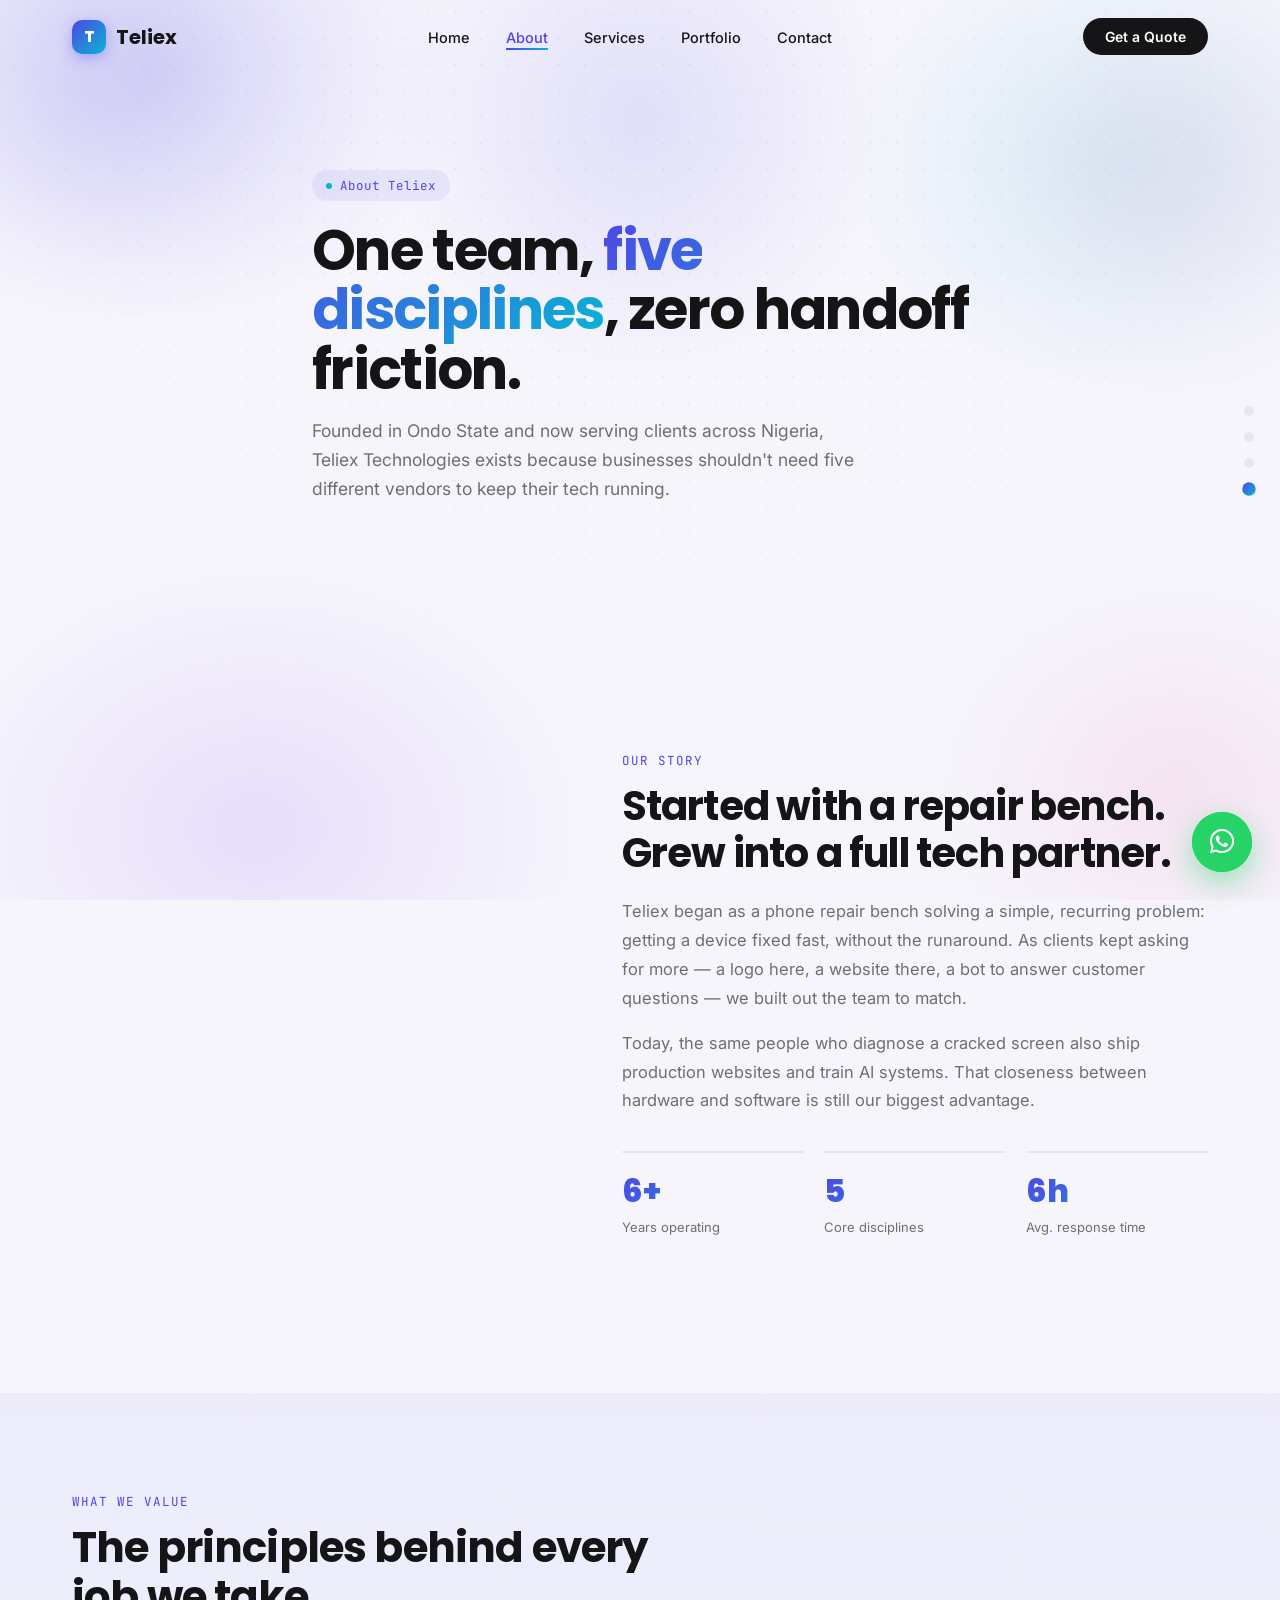
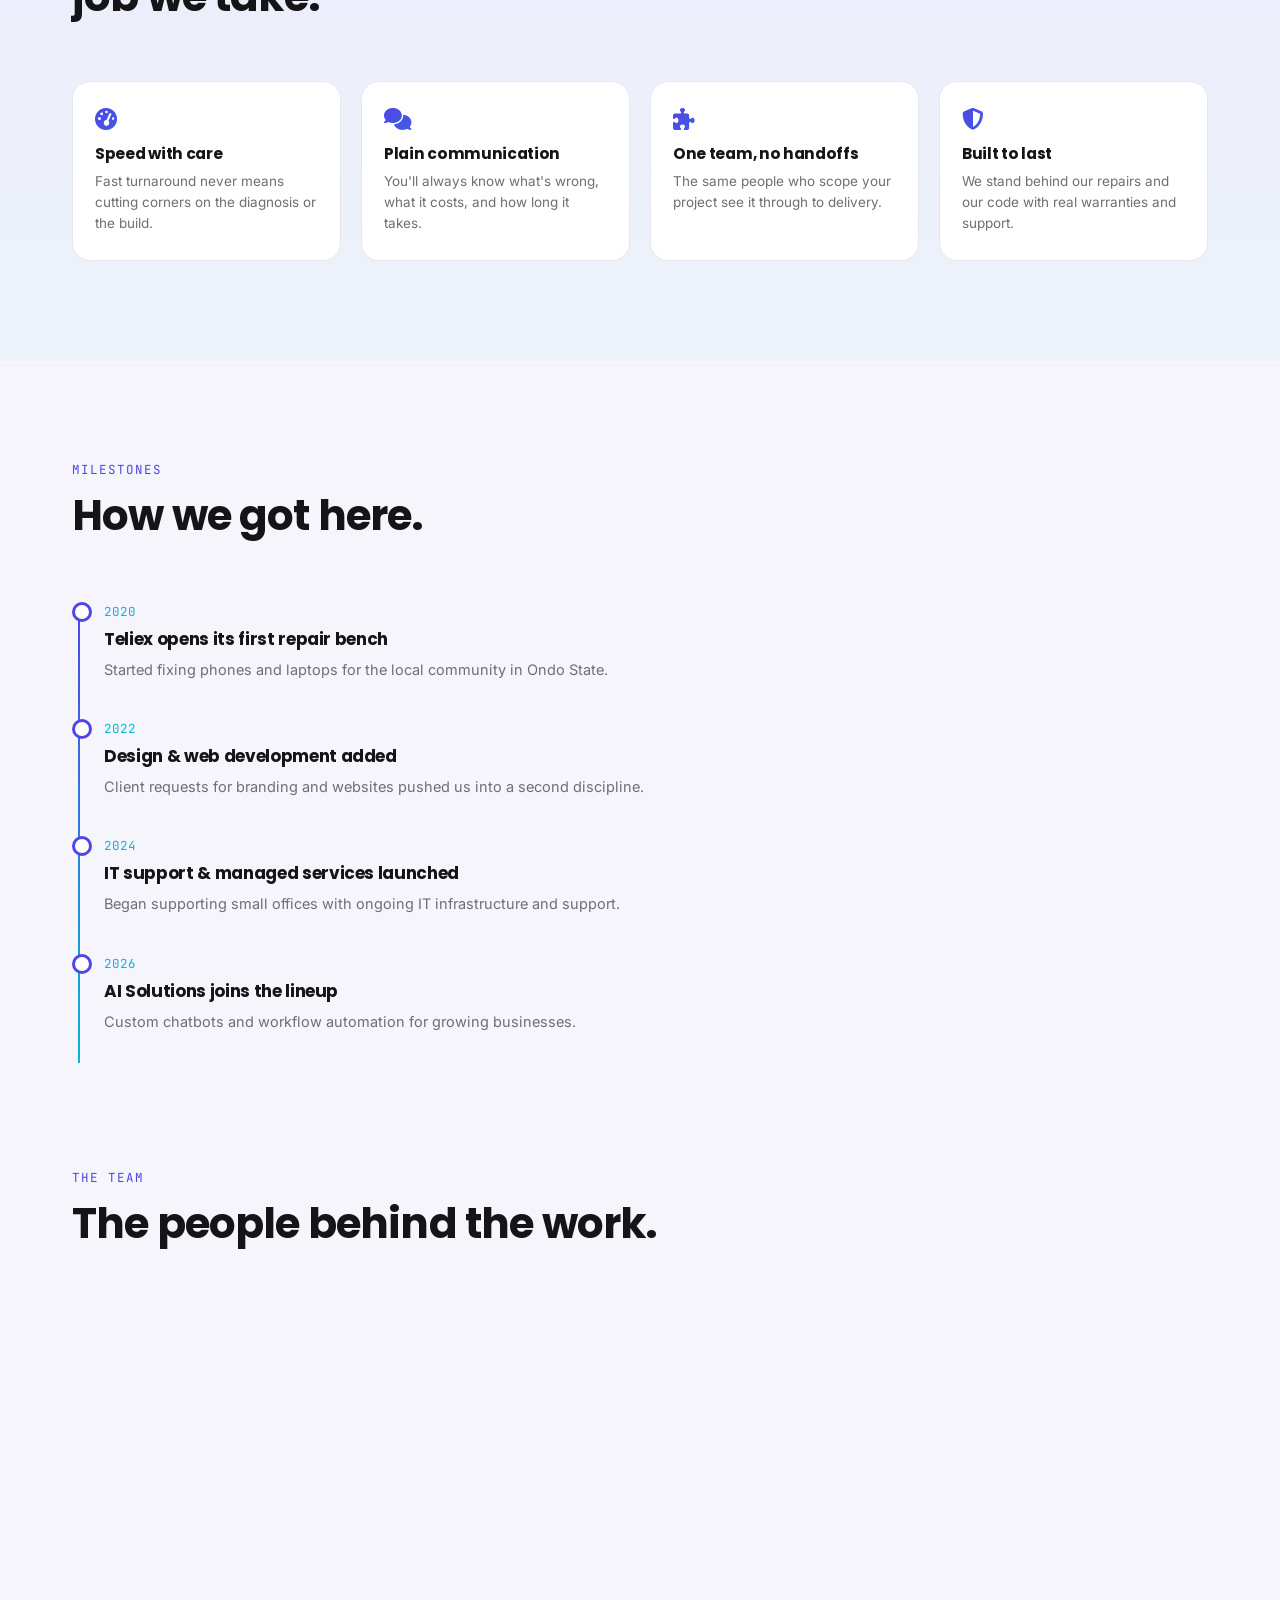
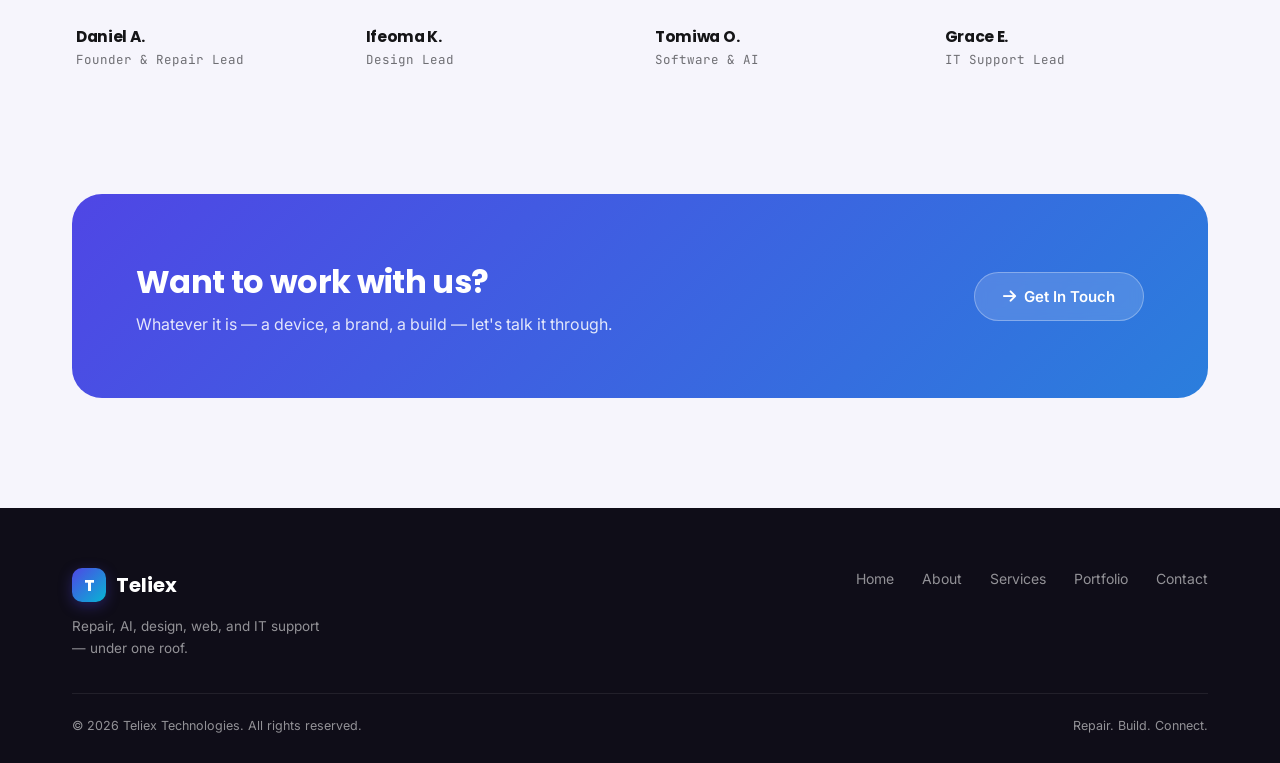
==== commit 01696b44: "Updated website design" ====
--- a/about.html
+++ b/about.html
@@ -9,6 +9,7 @@
 <link rel="stylesheet" href="style.css">
 </head>
 <body>
+<div class="scroll-progress" id="scrollProgress"></div>
 <div class="bg-mesh"></div>
 <div class="bg-dots"></div>
 
@@ -40,10 +41,10 @@
   </div>
 </section>
 
-<section class="about">
+<section class="about" id="story">
   <div class="container about-grid">
-    <div class="about-visual photo reveal-left">
-      <img src="https://picsum.photos/seed/teliex-about-main/700/860" alt="Teliex Technologies team at work">
+    <div class="about-visual photo wipe">
+      <div class="brand-art mix"><span class="ba-icon ba-wordmark">T</span><span class="ba-tag">Est. Ondo State · 2020</span></div>
     </div>
     <div class="about-copy reveal-right">
       <span class="section-tag">Our Story</span>
@@ -59,7 +60,7 @@
   </div>
 </section>
 
-<section class="section-tint" style="padding:100px 0;">
+<section class="section-tint" id="values" style="padding:100px 0;">
   <div class="container">
     <div class="section-head reveal">
       <span class="section-tag">What We Value</span>
@@ -74,7 +75,7 @@
   </div>
 </section>
 
-<section style="padding:100px 0;">
+<section id="milestones" style="padding:100px 0;">
   <div class="container">
     <div class="section-head reveal">
       <span class="section-tag">Milestones</span>
@@ -105,26 +106,26 @@
   </div>
 </section>
 
-<section class="container" style="padding:0 32px 110px;">
+<section class="container" id="team" style="padding:0 32px 110px;">
   <div class="section-head reveal" style="margin-bottom:40px;">
     <span class="section-tag">The Team</span>
     <h2>The people behind the work.</h2>
   </div>
   <div class="team-grid">
     <div class="team-card reveal">
-      <div class="team-photo photo"><img src="https://picsum.photos/seed/teliex-team-1/400/480" alt="Team member"></div>
+      <div class="team-photo photo wipe"><div class="brand-art"><i class="fa-solid fa-mobile-screen-button ba-icon"></i></div></div>
       <div class="team-info"><h4>Daniel A.</h4><span>Founder &amp; Repair Lead</span></div>
     </div>
     <div class="team-card reveal">
-      <div class="team-photo photo"><img src="https://picsum.photos/seed/teliex-team-2/400/480" alt="Team member"></div>
+      <div class="team-photo photo wipe"><div class="brand-art alt"><i class="fa-solid fa-palette ba-icon"></i></div></div>
       <div class="team-info"><h4>Ifeoma K.</h4><span>Design Lead</span></div>
     </div>
     <div class="team-card reveal">
-      <div class="team-photo photo"><img src="https://picsum.photos/seed/teliex-team-3/400/480" alt="Team member"></div>
+      <div class="team-photo photo wipe"><div class="brand-art dark"><i class="fa-solid fa-brain ba-icon"></i></div></div>
       <div class="team-info"><h4>Tomiwa O.</h4><span>Software &amp; AI</span></div>
     </div>
     <div class="team-card reveal">
-      <div class="team-photo photo"><img src="https://picsum.photos/seed/teliex-team-4/400/480" alt="Team member"></div>
+      <div class="team-photo photo wipe"><div class="brand-art mix"><i class="fa-solid fa-headset ba-icon"></i></div></div>
       <div class="team-info"><h4>Grace E.</h4><span>IT Support Lead</span></div>
     </div>
   </div>
@@ -166,6 +167,13 @@
 
 <a href="https://wa.me/2348083379054" class="wa-float" target="_blank" rel="noopener" aria-label="Chat on WhatsApp"><i class="fa-brands fa-whatsapp"></i></a>
 
+<nav class="section-nav" aria-label="Page sections">
+  <a href="#story" data-label="Our Story"></a>
+  <a href="#values" data-label="Values"></a>
+  <a href="#milestones" data-label="Milestones"></a>
+  <a href="#team" data-label="Team"></a>
+</nav>
+
 <script src="main.js"></script>
 </body>
 </html>
--- a/style.css
+++ b/style.css
@@ -19,12 +19,13 @@
 }
 
 *{margin:0;padding:0;box-sizing:border-box;}
-html{scroll-behavior:smooth;}
+html{scroll-behavior:smooth;overflow-x:hidden;width:100%;}
 body{
   background:var(--bg);
   color:var(--ink);
   font-family:'Inter',sans-serif;
   overflow-x:hidden;
+  max-width:100vw;
   -webkit-font-smoothing:antialiased;
   position:relative;
 }
@@ -58,6 +59,108 @@
   background-size:26px 26px;
   mask-image:radial-gradient(ellipse 80% 80% at 50% 20%, black 30%, transparent 90%);
 }
+
+/* ---------- SCROLL PROGRESS BAR ---------- */
+.scroll-progress{
+  position:fixed;top:0;left:0;height:3px;width:0%;z-index:1200;
+  background:var(--gradient);background-size:200% 200%;
+  animation:gradShift 5s ease infinite;
+  box-shadow:0 0 12px rgba(79,70,229,.5);
+  transition:width .08s linear;
+}
+
+/* ---------- BRAND ART (on-brand graphic tiles, replaces photography) ---------- */
+.brand-art{
+  position:relative;width:100%;height:100%;min-height:100%;
+  display:flex;align-items:center;justify-content:center;
+  background:var(--gradient);overflow:hidden;
+}
+.brand-art.alt{background:var(--gradient-2);}
+.brand-art.dark{background:linear-gradient(135deg,#211d33,#3a2350);}
+.brand-art.mix{background:linear-gradient(135deg,var(--indigo),var(--violet),var(--pink));}
+.brand-art::before{
+  content:'';position:absolute;inset:0;
+  background-image:repeating-linear-gradient(135deg, rgba(255,255,255,.09) 0 2px, transparent 2px 28px);
+  opacity:.7;
+}
+.brand-art::after{
+  content:'';position:absolute;width:64%;padding-top:64%;border-radius:50%;
+  border:1px solid rgba(255,255,255,.22);
+}
+.brand-art .ba-icon{
+  position:relative;z-index:1;color:rgba(255,255,255,.95);
+  font-size:clamp(24px,7vw,58px);
+  filter:drop-shadow(0 10px 20px rgba(0,0,0,.18));
+  transition:transform .5s var(--ease);
+}
+.brand-art .ba-icon.ba-wordmark{font-family:'Poppins',sans-serif;font-weight:800;}
+*:hover > .brand-art .ba-icon{transform:scale(1.08) rotate(-4deg);}
+.brand-art .ba-tag{
+  position:absolute;bottom:14px;left:16px;right:16px;z-index:1;
+  font-family:'JetBrains Mono',monospace;font-size:10.5px;letter-spacing:.09em;
+  color:rgba(255,255,255,.8);text-transform:uppercase;
+}
+.brand-art .ba-dot{
+  position:absolute;top:16px;right:16px;width:8px;height:8px;border-radius:50%;
+  background:rgba(255,255,255,.7);z-index:1;
+}
+
+/* ---------- STICKY-NUMBER PROCESS SECTION ---------- */
+.process{padding:100px 0;}
+.process-list{margin-top:24px;}
+.process-step{display:grid;grid-template-columns:160px 1fr;gap:44px;padding:56px 0;border-top:1px solid var(--line);}
+.process-step:last-child{border-bottom:1px solid var(--line);}
+.process-num-wrap{position:sticky;top:130px;align-self:start;height:fit-content;}
+.process-num{
+  font-family:'JetBrains Mono',monospace;font-size:clamp(38px,6vw,68px);font-weight:700;
+  background:var(--gradient);-webkit-background-clip:text;background-clip:text;color:transparent;line-height:1;
+}
+.process-copy h3{font-size:clamp(21px,2.6vw,28px);margin-bottom:12px;}
+.process-copy p{color:var(--ink-soft);font-size:15.5px;line-height:1.7;max-width:540px;}
+.process-copy .sb-list{margin-top:16px;}
+
+/* ---------- CURSOR GLOW ---------- */
+.cursor-glow{
+  position:fixed;top:0;left:0;width:26px;height:26px;border-radius:50%;
+  background:radial-gradient(circle, rgba(79,70,229,.55), rgba(6,182,212,.22) 60%, transparent 72%);
+  pointer-events:none;z-index:1300;transform:translate(-50%,-50%);
+  mix-blend-mode:multiply;transition:width .3s var(--ease),height .3s var(--ease),opacity .3s;opacity:0;
+}
+.cursor-glow.active{opacity:1;}
+.cursor-glow.big{width:56px;height:56px;}
+
+/* ---------- SECTION DOT NAVIGATOR ---------- */
+.section-nav{
+  position:fixed;right:26px;top:50%;transform:translateY(-50%);z-index:900;
+  display:flex;flex-direction:column;gap:16px;
+}
+.section-nav a{
+  width:10px;height:10px;border-radius:50%;background:var(--line);
+  transition:transform .3s var(--ease),background .3s var(--ease);position:relative;display:block;
+}
+.section-nav a::before{
+  content:attr(data-label);position:absolute;right:22px;top:50%;transform:translateY(-50%);
+  white-space:nowrap;font-family:'JetBrains Mono',monospace;font-size:11px;
+  background:var(--ink);color:#fff;padding:5px 11px;border-radius:6px;
+  opacity:0;pointer-events:none;transition:opacity .25s var(--ease);
+}
+.section-nav a:hover::before{opacity:1;}
+.section-nav a:hover{transform:scale(1.25);}
+.section-nav a.active{background:var(--gradient);transform:scale(1.35);}
+@media (max-width:1180px){.section-nav{display:none;}}
+
+/* ---------- WIPE REVEAL (clip-path, for brand-art tiles) ---------- */
+.wipe{clip-path:inset(0 0 100% 0);transition:clip-path 1s var(--ease);}
+.wipe.in{clip-path:inset(0 0 0% 0);}
+
+/* ---------- WORD-STAGGER TEXT (narrative headlines) ---------- */
+.n-line.big{opacity:1;transform:none;}
+.n-line.big .word{
+  display:inline-block;opacity:.18;filter:blur(3px);
+  transition:opacity .5s var(--ease),filter .5s var(--ease);
+  transition-delay:calc(var(--wi, 0) * 0.045s);
+}
+.n-line.big.in .word{opacity:1;filter:blur(0);}
 
 /* ---------- scroll reveal ---------- */
 .reveal{opacity:0;transform:translateY(30px) scale(.98);transition:opacity .7s var(--ease),transform .7s var(--ease);transition-delay:var(--rd,0s);}
@@ -381,6 +484,12 @@
 .submit-btn:hover{transform:translateY(-3px);}
 .form-success{display:none;text-align:center;padding:40px 0;color:#fff;}
 .form-success i{font-size:40px;background:var(--gradient);-webkit-background-clip:text;background-clip:text;color:transparent;margin-bottom:14px;}
+.form-error{
+  display:none;margin-top:16px;padding:13px 16px;border-radius:10px;
+  background:rgba(239,68,68,.12);border:1px solid rgba(239,68,68,.35);
+  color:#fca5a5;font-size:13.5px;line-height:1.5;align-items:center;gap:10px;
+}
+.form-error i{color:#f87171;}
 
 .faq-list{margin-top:70px;max-width:800px;}
 .faq-item{border-bottom:1px solid var(--line);}
@@ -444,6 +553,8 @@
   .wa-float{width:52px;height:52px;font-size:24px;bottom:20px;right:20px;}
   .cta-banner,.contact-panel{padding:34px 22px;}
   .cta-banner-inner{flex-direction:column;align-items:flex-start;}
+  .process-step{grid-template-columns:1fr;gap:14px;padding:38px 0;}
+  .process-num-wrap{position:static;}
 }
 
 @media (prefers-reduced-motion:reduce){
@@ -452,6 +563,9 @@
   .blob{display:none;}
   .bg-mesh{animation:none;}
   .circle-ring{animation:none;}
+  .cursor-glow{display:none;}
+  .wipe{clip-path:inset(0 0 0% 0) !important;}
+  .n-line.big .word{opacity:1 !important;filter:none !important;}
 }
 
 a:focus-visible,button:focus-visible,input:focus-visible,select:focus-visible,textarea:focus-visible{outline:2px solid var(--indigo);outline-offset:3px;}
